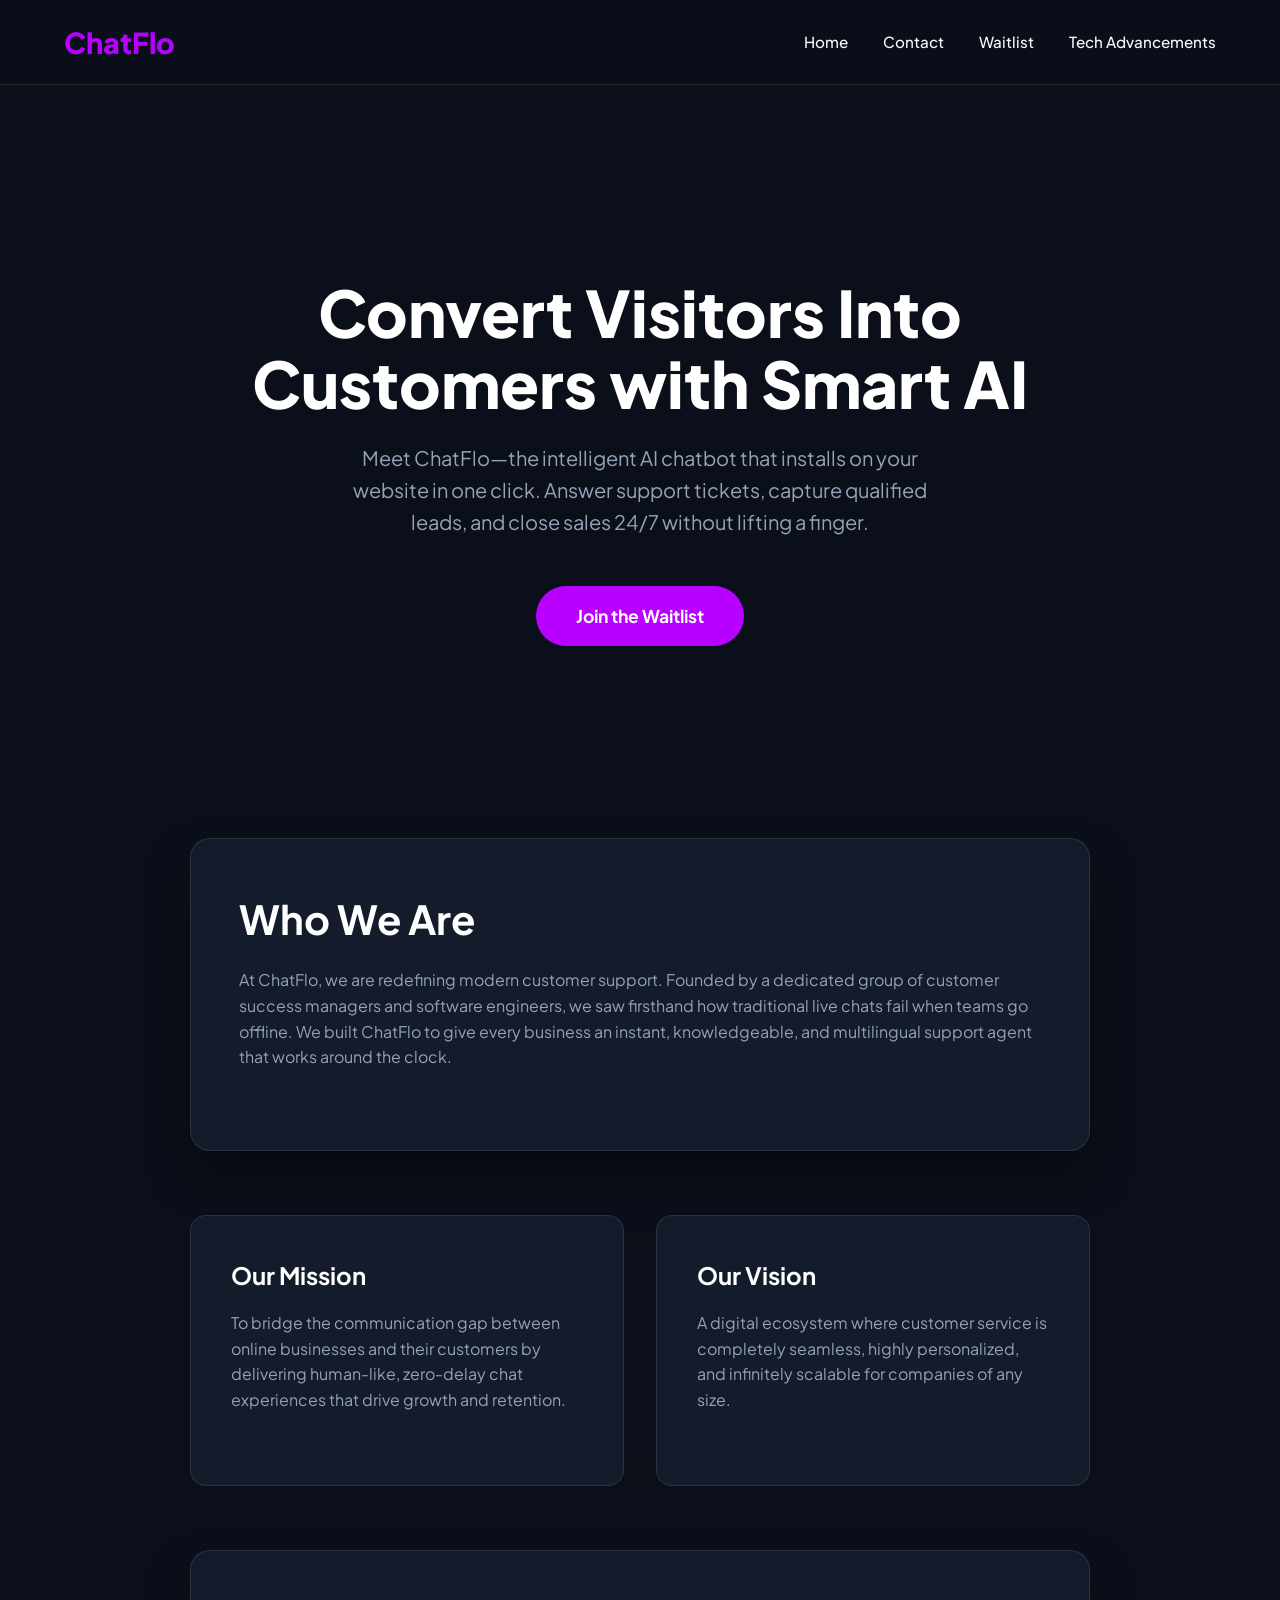
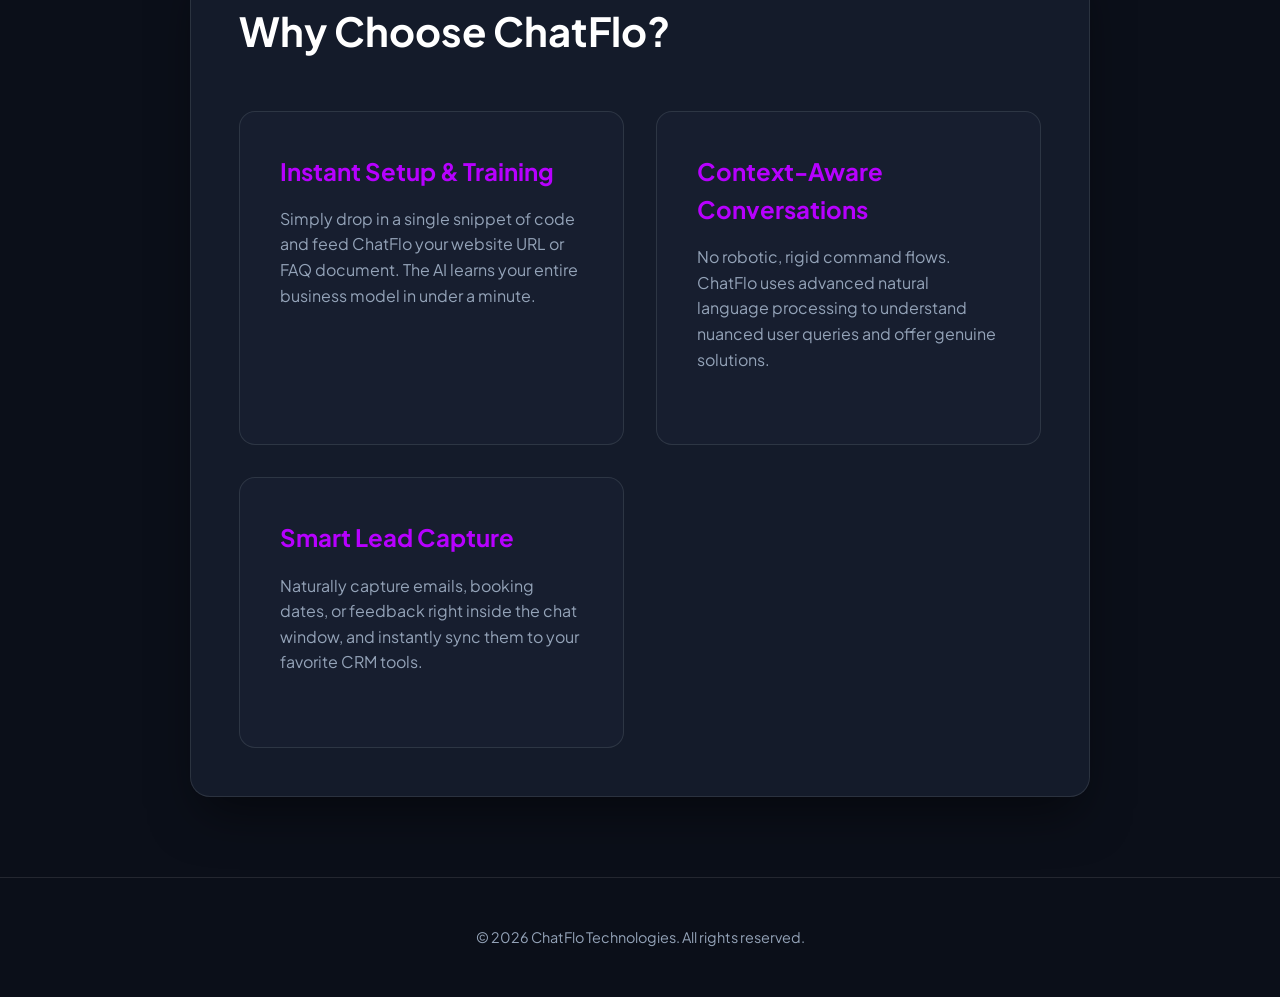
==== index.html @ ed50878a "upload" ====
<!DOCTYPE html>
<html lang="en">
<head>
    <meta charset="UTF-8">
    <meta name="viewport" content="width=device-width, initial-scale=1.0">
    <title>ChatFlo | Home</title>
    <link href="https://fonts.googleapis.com/css2?family=Plus+Jakarta+Sans:wght@400;500;700;800&display=swap" rel="stylesheet">
    <link rel="stylesheet" href="styles.css">
</head>
<body>
    <nav class="navbar">
        <h2>ChatFlo</h2>
        <div class="links">
            <a href="index.html">Home</a>
            <a href="contact.html">Contact</a>
            <a href="waitlist.html">Waitlist</a>
            <a href="tech.html">Tech Advancements</a>
        </div>
    </nav>
    
    <header class="hero">
        <h1>Convert Visitors Into Customers with Smart AI</h1>
        <p>Meet ChatFlo—the intelligent AI chatbot that installs on your website in one click. Answer support tickets, capture qualified leads, and close sales 24/7 without lifting a finger.</p>
        <a href="waitlist.html" class="btn">Join the Waitlist</a>
    </header>

    <section class="container about-section">
        <h2>Who We Are</h2>
        <p>At ChatFlo, we are redefining modern customer support. Founded by a dedicated group of customer success managers and software engineers, we saw firsthand how traditional live chats fail when teams go offline. We built ChatFlo to give every business an instant, knowledgeable, and multilingual support agent that works around the clock.</p>
    </section>

    <section class="mission-vision">
        <div class="container mv-grid">
            <div class="mv-card">
                <h3>Our Mission</h3>
                <p>To bridge the communication gap between online businesses and their customers by delivering human-like, zero-delay chat experiences that drive growth and retention.</p>
            </div>
            <div class="mv-card">
                <h3>Our Vision</h3>
                <p>A digital ecosystem where customer service is completely seamless, highly personalized, and infinitely scalable for companies of any size.</p>
            </div>
        </div>
    </section>

    <section class="container features-section">
        <h2>Why Choose ChatFlo?</h2>
        <div class="features-grid">
            <div class="feature-box">
                <h4>Instant Setup & Training</h4>
                <p>Simply drop in a single snippet of code and feed ChatFlo your website URL or FAQ document. The AI learns your entire business model in under a minute.</p>
            </div>
            <div class="feature-box">
                <h4>Context-Aware Conversations</h4>
                <p>No robotic, rigid command flows. ChatFlo uses advanced natural language processing to understand nuanced user queries and offer genuine solutions.</p>
            </div>
            <div class="feature-box">
                <h4>Smart Lead Capture</h4>
                <p>Naturally capture emails, booking dates, or feedback right inside the chat window, and instantly sync them to your favorite CRM tools.</p>
            </div>
        </div>
    </section>

    <footer class="site-footer">
        <p>&copy; 2026 ChatFlo Technologies. All rights reserved.</p>
    </footer>
</body>
</html>
---- styles.css ----
:root {
    --bg-color: #0b0f19;
    --surface-color: rgba(25, 33, 50, 0.7);
    --primary-glow: #b700ff;;
    --secondary-glow: #8b5cf6;
    --text-main: #f8fafc;
    --text-muted: #94a3b8;
    --border-color: rgba(255, 255, 255, 0.1);
}

* {
    box-sizing: border-box;
    margin: 0;
    padding: 0;
    font-family: 'Plus Jakarta Sans', sans-serif;
}

body {
    background-color: var(--bg-color);
    color: var(--text-main);
    line-height: 1.6;
    overflow-x: hidden;
}

.navbar {
    display: flex;
    justify-content: space-between;
    align-items: center;
    padding: 1.2rem 5%;
    position: sticky;
    top: 0;
    z-index: 100;
    background: rgba(11, 15, 25, 0.7);
    backdrop-filter: blur(12px);
    -webkit-backdrop-filter: blur(12px);
    border-bottom: 1px solid var(--border-color);
}

.navbar h2 {
    font-size: 1.8rem;
    font-weight: 800;
    color: #b700ff;
}

.navbar .links a {
    color: var(--text-main);
    text-decoration: none;
    margin-left: 2rem;
    font-weight: 500;
    font-size: 0.95rem;
    transition: color 0.3s ease;
}

.navbar .links a:hover {
    color: #b700ff;;
}

.hero {
    text-align: center;
    padding: 12rem 2rem 8rem;
    display: flex;
    flex-direction: column;
    align-items: center;
    animation: fadeIn 1s ease-out forwards;
}

.hero h1 {
    font-size: 4rem;
    font-weight: 800;
    line-height: 1.1;
    margin-bottom: 1.5rem;
   color: #fff;
    max-width: 800px;
}

.hero p {
    font-size: 1.25rem;
    color: var(--text-muted);
    margin-bottom: 3rem;
    max-width: 600px;
}

.btn {
    background: #b700ff;
    color: white;
    padding: 1rem 2.5rem;
    border: none;
    border-radius: 50px;
    font-size: 1.1rem;
    font-weight: 700;
    cursor: pointer;
    text-decoration: none;
    transition: all 0.3s ease;
}

.btn:hover {
    transform: translateY(-3px);
}

.container {
    max-width: 900px;
    margin: 4rem auto;
    padding: 3rem;
    background: var(--surface-color);
    border: 1px solid var(--border-color);
    border-radius: 20px;
    backdrop-filter: blur(10px);
    box-shadow: 0 25px 50px -12px rgba(0, 0, 0, 0.5);
}

.container h2 {
    font-size: 2.5rem;
    margin-bottom: 1rem;
    color: #fff;
}

.container p {
    color: var(--text-muted);
    margin-bottom: 2rem;
}

.custom-form .form-group {
    margin-bottom: 1.5rem;
    text-align: left;
}

.custom-form label {
    display: block;
    margin-bottom: 0.5rem;
    font-size: 0.9rem;
    color: var(--text-muted);
}

.custom-form input,
.custom-form textarea {
    width: 100%;
    padding: 1rem;
    background: rgba(0, 0, 0, 0.2);
    border: 1px solid var(--border-color);
    border-radius: 8px;
    color: white;
    font-size: 1rem;
    transition: border-color 0.3s ease;
}

.custom-form input:focus,
.custom-form textarea:focus {
    outline: none;
    border-color: var(--primary-glow);
}

.mv-grid, .features-grid, .data-grid {
    display: grid;
    gap: 2rem;
    margin-top: 3rem;
}

.mv-grid { grid-template-columns: 1fr 1fr; background: transparent; padding: 0; box-shadow: none; border: none; }
.features-grid { grid-template-columns: repeat(auto-fit, minmax(250px, 1fr)); }

.mv-card, .feature-box, .tech-card {
    background: var(--surface-color);
    padding: 2.5rem;
    border-radius: 16px;
    border: 1px solid var(--border-color);
    transition: transform 0.3s ease, border-color 0.3s ease;
    text-align: left;
}

.mv-card:hover, .feature-box:hover, .tech-card:hover {
    transform: translateY(-5px);
    border-color: rgba(96, 165, 250, 0.4);
}

.mv-card h3, .feature-box h4, .tech-card h3 {
    font-size: 1.5rem;
    margin-bottom: 1rem;
    color: white;
}

.feature-box h4 {
    color: #b700ff;;
}

.tech-card h3 a {
    color: white; 
    transition: color 0.2s;
}

.tech-card h3 a:hover {
    color: #c084fc;
}

.site-footer {
    text-align: center;
    padding: 3rem;
    border-top: 1px solid var(--border-color);
    color: var(--text-muted);
    font-size: 0.9rem;
    margin-top: 5rem;
}

@keyframes fadeIn {
    from { opacity: 0; transform: translateY(20px); }
    to { opacity: 1; transform: translateY(0); }
}

@media (max-width: 768px) {
    .hero h1 { font-size: 2.5rem; }
    .navbar { flex-direction: column; gap: 1rem; }
    .navbar .links a { margin: 0 0.5rem; }
    .mv-grid { grid-template-columns: 1fr; }
}
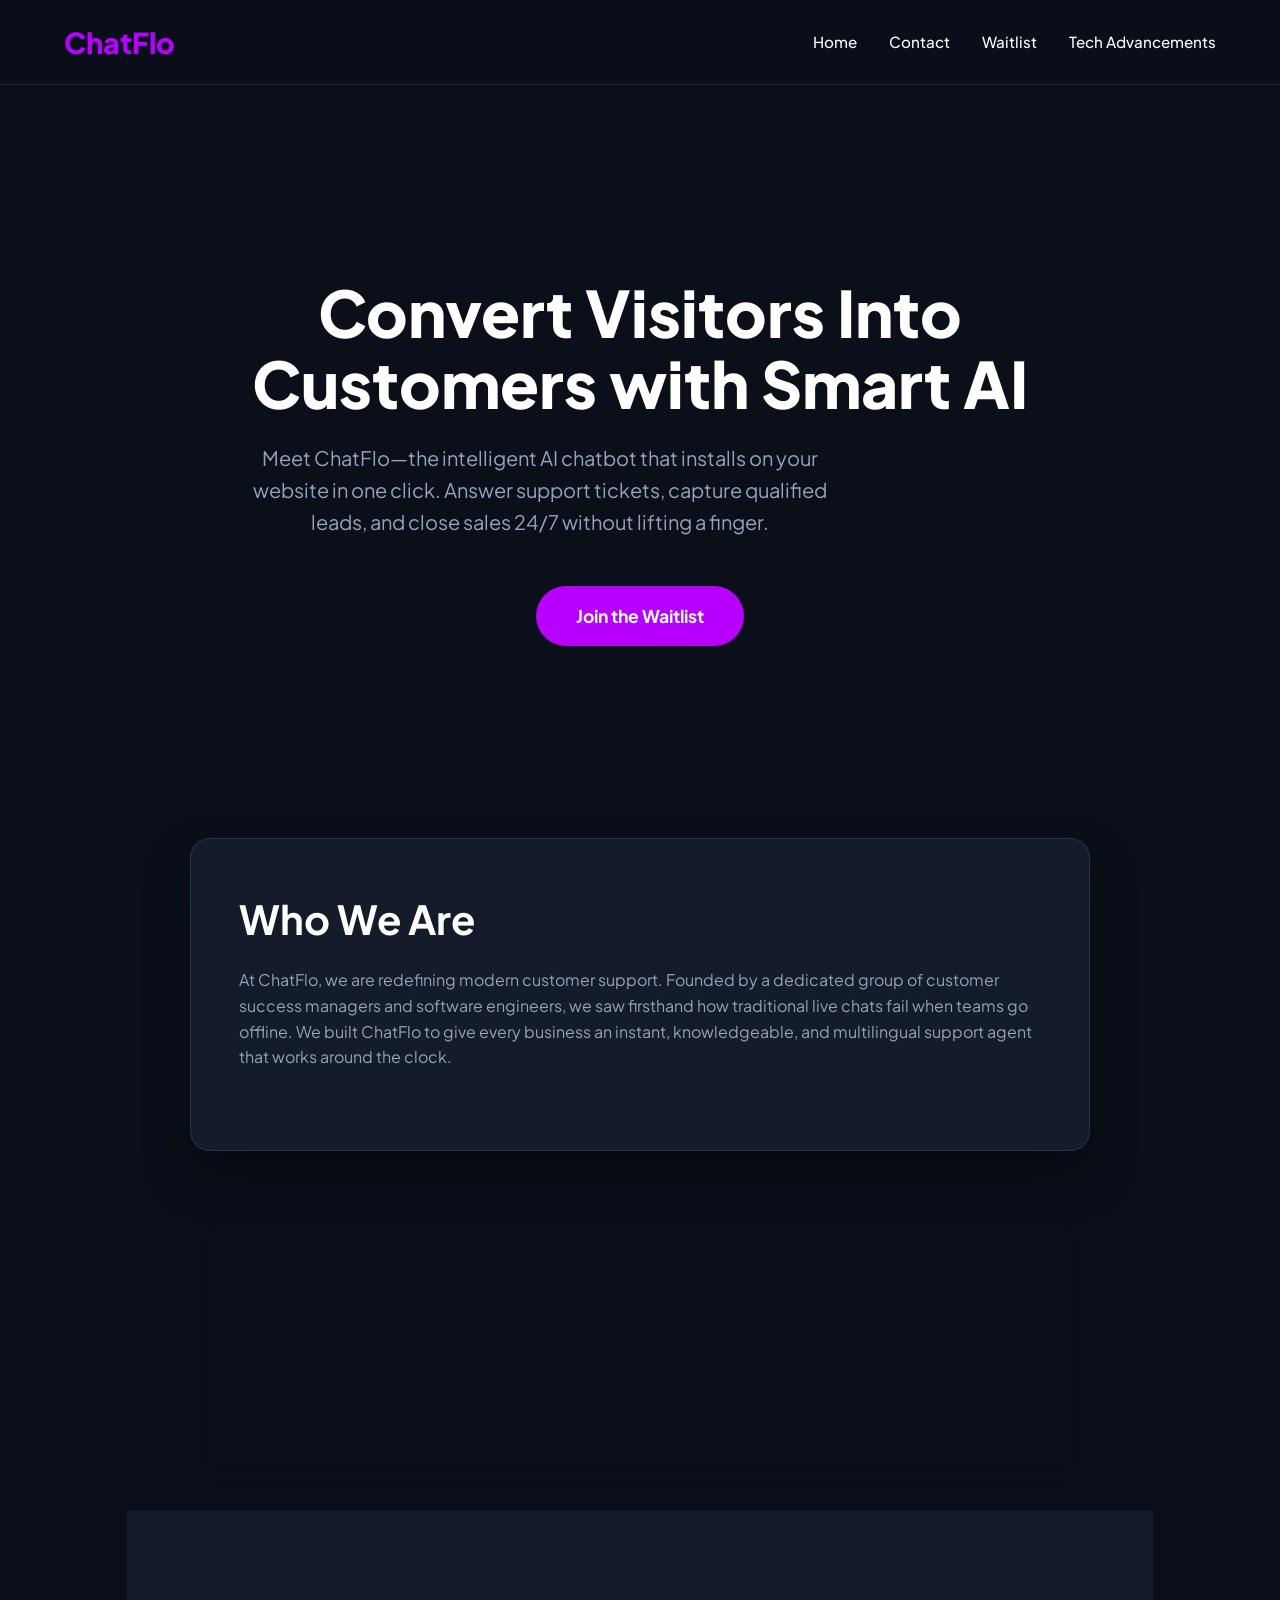
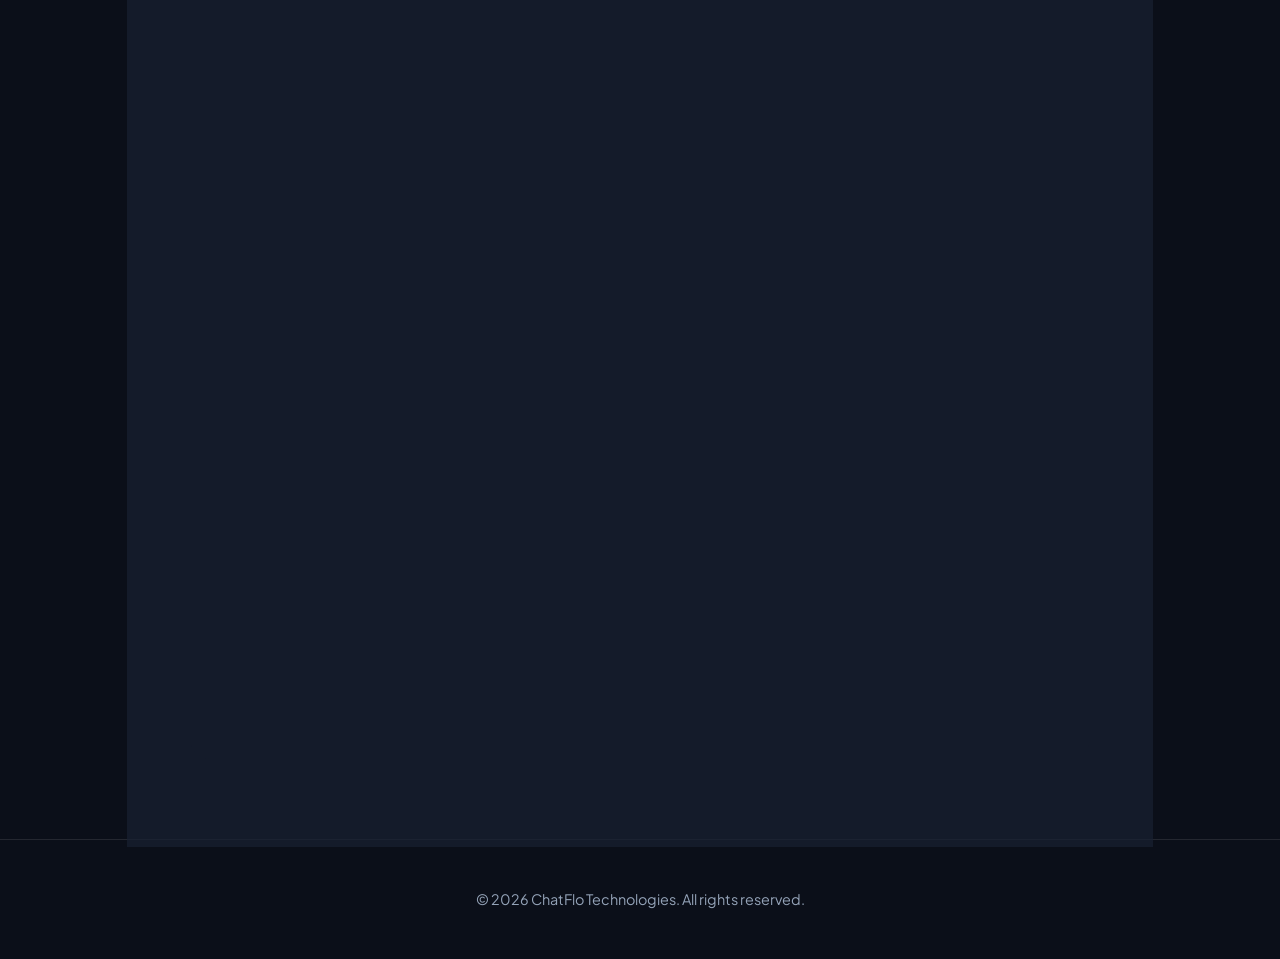
==== commit 71489802: "responsive design" ====
--- a/index.html
+++ b/index.html
@@ -10,7 +10,12 @@
 <body>
     <nav class="navbar">
         <h2>ChatFlo</h2>
-        <div class="links">
+        <div class="menu-toggle" id="mobile-menu">
+            <span class="bar"></span>
+            <span class="bar"></span>
+            <span class="bar"></span>
+        </div>
+        <div class="links" id="nav-links">
             <a href="index.html">Home</a>
             <a href="contact.html">Contact</a>
             <a href="waitlist.html">Waitlist</a>
@@ -19,49 +24,55 @@
     </nav>
     
     <header class="hero">
-        <h1>Convert Visitors Into Customers with Smart AI</h1>
-        <p>Meet ChatFlo—the intelligent AI chatbot that installs on your website in one click. Answer support tickets, capture qualified leads, and close sales 24/7 without lifting a finger.</p>
-        <a href="waitlist.html" class="btn">Join the Waitlist</a>
+        <div class="hero-content">
+            <h1>Convert Visitors Into Customers with Smart AI</h1>
+            <p>Meet ChatFlo—the intelligent AI chatbot that installs on your website in one click. Answer support tickets, capture qualified leads, and close sales 24/7 without lifting a finger.</p>
+            <a href="waitlist.html" class="btn">Join the Waitlist</a>
+        </div>
     </header>
 
-    <section class="container about-section">
-        <h2>Who We Are</h2>
-        <p>At ChatFlo, we are redefining modern customer support. Founded by a dedicated group of customer success managers and software engineers, we saw firsthand how traditional live chats fail when teams go offline. We built ChatFlo to give every business an instant, knowledgeable, and multilingual support agent that works around the clock.</p>
-    </section>
+    <main>
+        <section class="container about-section">
+            <h2>Who We Are</h2>
+            <p>At ChatFlo, we are redefining modern customer support. Founded by a dedicated group of customer success managers and software engineers, we saw firsthand how traditional live chats fail when teams go offline. We built ChatFlo to give every business an instant, knowledgeable, and multilingual support agent that works around the clock.</p>
+        </section>
 
-    <section class="mission-vision">
-        <div class="container mv-grid">
-            <div class="mv-card">
-                <h3>Our Mission</h3>
-                <p>To bridge the communication gap between online businesses and their customers by delivering human-like, zero-delay chat experiences that drive growth and retention.</p>
+        <section class="mission-vision">
+            <div class="container mv-grid">
+                <div class="mv-card">
+                    <h3>Our Mission</h3>
+                    <p>To bridge the communication gap between online businesses and their customers by delivering human-like, zero-delay chat experiences that drive growth and retention.</p>
+                </div>
+                <div class="mv-card">
+                    <h3>Our Vision</h3>
+                    <p>A digital ecosystem where customer service is completely seamless, highly personalized, and infinitely scalable for companies of any size.</p>
+                </div>
             </div>
-            <div class="mv-card">
-                <h3>Our Vision</h3>
-                <p>A digital ecosystem where customer service is completely seamless, highly personalized, and infinitely scalable for companies of any size.</p>
+        </section>
+
+        <section class="container features-section">
+            <h2>Why Choose ChatFlo?</h2>
+            <div class="features-grid">
+                <div class="feature-box">
+                    <h4>Instant Setup & Training</h4>
+                    <p>Simply drop in a single snippet of code and feed ChatFlo your website URL or FAQ document. The AI learns your entire business model in under a minute.</p>
+                </div>
+                <div class="feature-box">
+                    <h4>Context-Aware Chat</h4>
+                    <p>No robotic, rigid command flows. ChatFlo uses advanced natural language processing to understand nuanced user queries and offer genuine solutions.</p>
+                </div>
+                <div class="feature-box">
+                    <h4>Smart Lead Capture</h4>
+                    <p>Naturally capture emails, booking dates, or feedback right inside the chat window, and instantly sync them to your favorite CRM tools.</p>
+                </div>
             </div>
-        </div>
-    </section>
-
-    <section class="container features-section">
-        <h2>Why Choose ChatFlo?</h2>
-        <div class="features-grid">
-            <div class="feature-box">
-                <h4>Instant Setup & Training</h4>
-                <p>Simply drop in a single snippet of code and feed ChatFlo your website URL or FAQ document. The AI learns your entire business model in under a minute.</p>
-            </div>
-            <div class="feature-box">
-                <h4>Context-Aware Conversations</h4>
-                <p>No robotic, rigid command flows. ChatFlo uses advanced natural language processing to understand nuanced user queries and offer genuine solutions.</p>
-            </div>
-            <div class="feature-box">
-                <h4>Smart Lead Capture</h4>
-                <p>Naturally capture emails, booking dates, or feedback right inside the chat window, and instantly sync them to your favorite CRM tools.</p>
-            </div>
-        </div>
-    </section>
+        </section>
+    </main>
 
     <footer class="site-footer">
         <p>&copy; 2026 ChatFlo Technologies. All rights reserved.</p>
     </footer>
+
+    <script src="script.js"></script>
 </body>
 </html>
--- a/styles.css
+++ b/styles.css
@@ -1,7 +1,7 @@
 :root {
     --bg-color: #0b0f19;
     --surface-color: rgba(25, 33, 50, 0.7);
-    --primary-glow: #b700ff;;
+    --primary-glow: #b700ff;
     --secondary-glow: #8b5cf6;
     --text-main: #f8fafc;
     --text-muted: #94a3b8;
@@ -30,7 +30,7 @@
     position: sticky;
     top: 0;
     z-index: 100;
-    background: rgba(11, 15, 25, 0.7);
+    background: rgba(11, 15, 25, 0.85);
     backdrop-filter: blur(12px);
     -webkit-backdrop-filter: blur(12px);
     border-bottom: 1px solid var(--border-color);
@@ -39,7 +39,13 @@
 .navbar h2 {
     font-size: 1.8rem;
     font-weight: 800;
-    color: #b700ff;
+    color: var(--primary-glow);
+    z-index: 101;
+}
+
+.navbar .links {
+    display: flex;
+    align-items: center;
 }
 
 .navbar .links a {
@@ -52,8 +58,25 @@
 }
 
 .navbar .links a:hover {
-    color: #b700ff;;
-}
+    color: var(--primary-glow);
+}
+
+.menu-toggle {
+    display: none;
+    flex-direction: column;
+    cursor: pointer;
+    z-index: 101;
+}
+
+.menu-toggle .bar {
+    width: 25px;
+    height: 3px;
+    background-color: var(--text-main);
+    margin: 4px 0;
+    transition: all 0.3s ease;
+    border-radius: 3px;
+}
+
 
 .hero {
     text-align: center;
@@ -69,7 +92,7 @@
     font-weight: 800;
     line-height: 1.1;
     margin-bottom: 1.5rem;
-   color: #fff;
+    color: #fff;
     max-width: 800px;
 }
 
@@ -81,7 +104,7 @@
 }
 
 .btn {
-    background: #b700ff;
+    background: var(--primary-glow);
     color: white;
     padding: 1rem 2.5rem;
     border: none;
@@ -90,11 +113,13 @@
     font-weight: 700;
     cursor: pointer;
     text-decoration: none;
+    display: inline-block;
     transition: all 0.3s ease;
 }
 
 .btn:hover {
     transform: translateY(-3px);
+    box-shadow: 0 10px 20px -10px var(--primary-glow);
 }
 
 .container {
@@ -125,7 +150,9 @@
 }
 
 .custom-form label {
-    display: block;
+    display: flex;
+    align-items: center;
+    justify-content: space-between;
     margin-bottom: 0.5rem;
     font-size: 0.9rem;
     color: var(--text-muted);
@@ -155,8 +182,17 @@
     margin-top: 3rem;
 }
 
-.mv-grid { grid-template-columns: 1fr 1fr; background: transparent; padding: 0; box-shadow: none; border: none; }
-.features-grid { grid-template-columns: repeat(auto-fit, minmax(250px, 1fr)); }
+.mv-grid { 
+    grid-template-columns: 1fr 1fr; 
+    background: transparent; 
+    padding: 0; 
+    box-shadow: none; 
+    border: none; 
+}
+
+.features-grid { 
+    grid-template-columns: repeat(auto-fit, minmax(250px, 1fr)); 
+}
 
 .mv-card, .feature-box, .tech-card {
     background: var(--surface-color);
@@ -169,7 +205,7 @@
 
 .mv-card:hover, .feature-box:hover, .tech-card:hover {
     transform: translateY(-5px);
-    border-color: rgba(96, 165, 250, 0.4);
+    border-color: rgba(183, 0, 255, 0.4);
 }
 
 .mv-card h3, .feature-box h4, .tech-card h3 {
@@ -179,7 +215,7 @@
 }
 
 .feature-box h4 {
-    color: #b700ff;;
+    color: var(--primary-glow);
 }
 
 .tech-card h3 a {
@@ -205,9 +241,69 @@
     to { opacity: 1; transform: translateY(0); }
 }
 
+
+@media (max-width: 1024px) {
+    .hero { padding: 10rem 2rem 6rem; }
+    .hero h1 { font-size: 3.5rem; }
+    .container { margin: 3rem 2rem; }
+}
+
 @media (max-width: 768px) {
+    .menu-toggle {
+        display: flex; 
+    }
+
+    .navbar .links {
+        position: fixed;
+        top: 0;
+        left: 0;
+        width: 100%;
+        height: 100vh;
+        background-color: var(--bg-color);
+        flex-direction: column;
+        justify-content: center;
+        align-items: center;
+        transform: translateY(-100%); 
+        opacity: 0;
+        transition: transform 0.4s ease, opacity 0.4s ease;
+        z-index: 100;
+    }
+
+    .navbar .links.active {
+        transform: translateY(0);
+        opacity: 1;
+    }
+
+    .navbar .links a {
+        margin: 1.5rem 0;
+        font-size: 1.5rem;
+    }
+
+    .menu-toggle.is-active .bar:nth-child(1) {
+        transform: translateY(11px) rotate(45deg);
+        background-color: var(--primary-glow);
+    }
+    .menu-toggle.is-active .bar:nth-child(2) {
+        opacity: 0;
+    }
+    .menu-toggle.is-active .bar:nth-child(3) {
+        transform: translateY(-11px) rotate(-45deg);
+        background-color: var(--primary-glow);
+    }
+    
+    .hero { padding: 8rem 1.5rem 5rem; }
     .hero h1 { font-size: 2.5rem; }
-    .navbar { flex-direction: column; gap: 1rem; }
-    .navbar .links a { margin: 0 0.5rem; }
+    .hero p { font-size: 1.1rem; margin-bottom: 2.5rem; }
+    
+    .container { margin: 2rem 1rem; padding: 2rem 1.5rem; }
+    .container h2 { font-size: 2rem; }
+    
     .mv-grid { grid-template-columns: 1fr; }
+    .mv-card, .feature-box, .tech-card { padding: 1.8rem; }
+}
+
+@media (max-width: 480px) {
+    .hero h1 { font-size: 2rem; }
+    .btn { width: 100%; text-align: center; }
+    .container h2 { font-size: 1.75rem; }
 }
